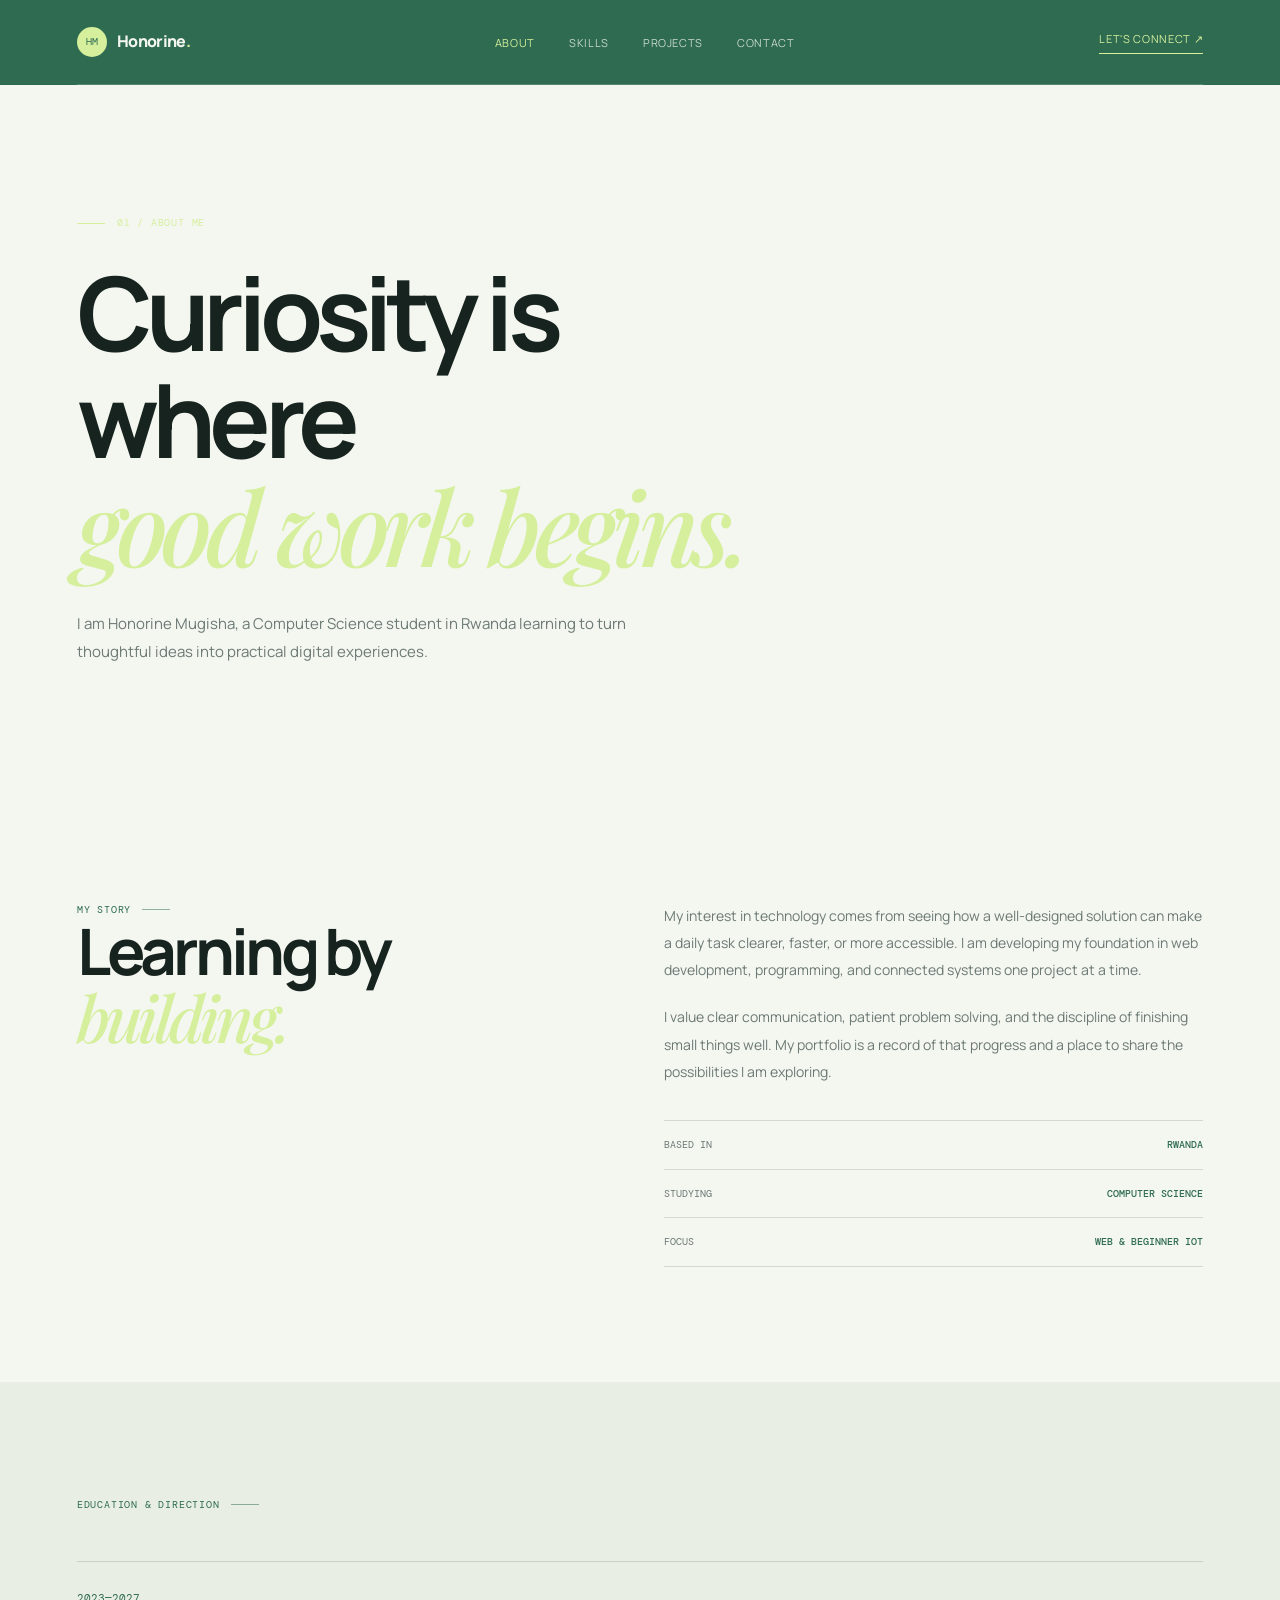
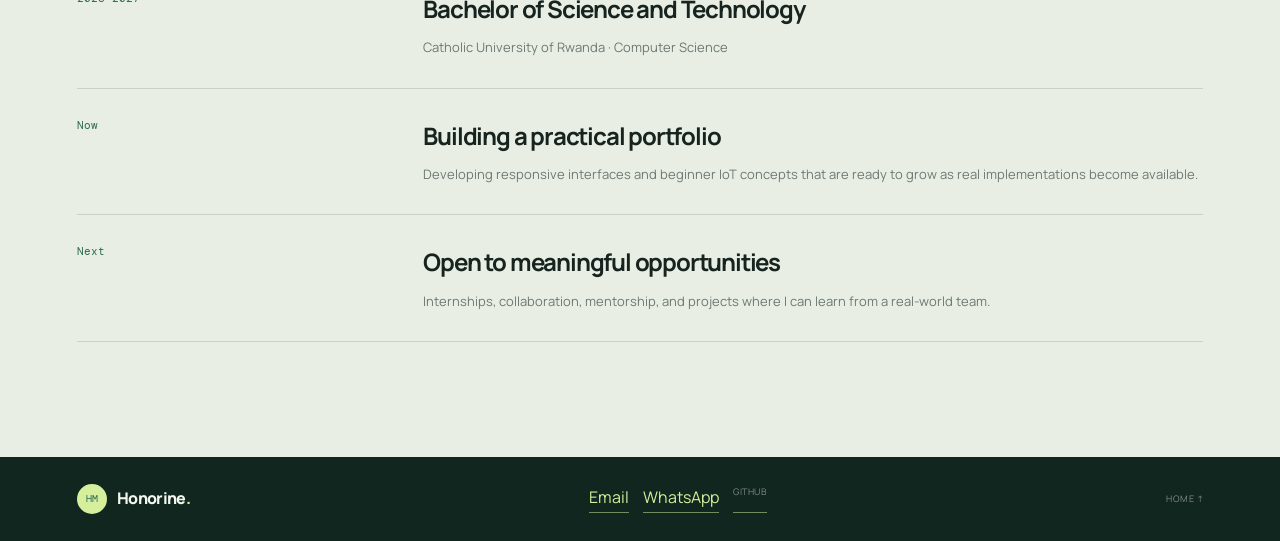
==== about.html @ ff9a0c07 "Add multi-page portfolio experience" ====
<!DOCTYPE html>
<html lang="en">
<head>
    <meta charset="UTF-8">
    <meta name="viewport" content="width=device-width, initial-scale=1.0">
    <meta name="description" content="Learn about Honorine Mugisha, a Computer Science student from Rwanda building web and IoT solutions.">
    <meta name="theme-color" content="#2e6b50">
    <link rel="icon" href="favicon.svg" type="image/svg+xml">
    <link rel="stylesheet" href="index.css">
    <title>About | Honorine Mugisha</title>
</head>
<body class="page-body">
    <header class="page-header">
        <nav class="navbar container" aria-label="Main navigation">
            <a class="brand" href="index.html" aria-label="Honorine Mugisha home"><span class="brand-mark">HM</span><span class="brand-name">Honorine<span>.</span></span></a>
            <ul class="nav-links">
                <li><a class="active-link" href="about.html">About</a></li>
                <li><a href="skills.html">Skills</a></li>
                <li><a href="projects.html">Projects</a></li>
                <li><a href="contact.html">Contact</a></li>
            </ul>
            <a class="nav-cta" href="contact.html">Let's connect <span aria-hidden="true">↗</span></a>
        </nav>
    </header>
    <main>
        <section class="inner-hero container">
            <p class="eyebrow"><span class="eyebrow-line"></span> 01 / About me</p>
            <h1>Curiosity is where<br><em>good work begins.</em></h1>
            <p class="inner-lead">I am Honorine Mugisha, a Computer Science student in Rwanda learning to turn thoughtful ideas into practical digital experiences.</p>
        </section>
        <section class="section page-section">
            <div class="container detail-grid">
                <div>
                    <p class="section-label"><span>My story</span><span class="label-rule"></span></p>
                    <h2>Learning by<br><em>building.</em></h2>
                </div>
                <div class="body-copy">
                    <p>My interest in technology comes from seeing how a well-designed solution can make a daily task clearer, faster, or more accessible. I am developing my foundation in web development, programming, and connected systems one project at a time.</p>
                    <p>I value clear communication, patient problem solving, and the discipline of finishing small things well. My portfolio is a record of that progress and a place to share the possibilities I am exploring.</p>
                    <div class="fact-list">
                        <div><span>Based in</span><strong>Rwanda</strong></div>
                        <div><span>Studying</span><strong>Computer Science</strong></div>
                        <div><span>Focus</span><strong>Web &amp; beginner IoT</strong></div>
                    </div>
                </div>
            </div>
        </section>
        <section class="section page-section soft-section">
            <div class="container">
                <div class="section-label"><span>Education &amp; direction</span><span class="label-rule"></span></div>
                <div class="timeline">
                    <article class="timeline-item"><span class="timeline-year">2023—2027</span><div><h3>Bachelor of Science and Technology</h3><p>Catholic University of Rwanda · Computer Science</p></div></article>
                    <article class="timeline-item"><span class="timeline-year">Now</span><div><h3>Building a practical portfolio</h3><p>Developing responsive interfaces and beginner IoT concepts that are ready to grow as real implementations become available.</p></div></article>
                    <article class="timeline-item"><span class="timeline-year">Next</span><div><h3>Open to meaningful opportunities</h3><p>Internships, collaboration, mentorship, and projects where I can learn from a real-world team.</p></div></article>
                </div>
            </div>
        </section>
    </main>
    <footer class="site-footer"><div class="container footer-inner"><a class="brand" href="index.html"><span class="brand-mark">HM</span><span class="brand-name">Honorine<span>.</span></span></a><div class="footer-links"><a href="contact.html">Email</a><a href="https://wa.me/250783981828" target="_blank" rel="noopener noreferrer">WhatsApp</a><a href="https://github.com/mugishahonori98-dev/Portfolio-live" target="_blank" rel="noopener noreferrer">GitHub</a></div><a href="index.html">Home ↑</a></div></footer>
</body>
</html>
---- index.css ----
@import url('https://fonts.googleapis.com/css2?family=DM+Mono:wght@400;500&family=Manrope:wght@400;500;600;700;800&family=Playfair+Display:ital,wght@0,500;0,600;1,500;1,600&display=swap');

:root {
    --ink: #17231f;
    --muted: #6c7974;
    --paper: #f4f6f0;
    --cream: #e8eee4;
    --mint: #c5e3d0;
    --green: #2e6b50;
    --lime: #d5ef9d;
    --line: rgba(23, 35, 31, 0.14);
}

* {
    box-sizing: border-box;
    margin: 0;
    padding: 0;
}

html {
    scroll-behavior: smooth;
}

body {
    background: var(--paper);
    color: var(--ink);
    font-family: 'Manrope', Arial, sans-serif;
    line-height: 1.6;
    overflow-x: hidden;
}

a {
    color: inherit;
    text-decoration: none;
}

img {
    display: block;
    max-width: 100%;
}

*:focus-visible {
    outline: 2px solid var(--lime);
    outline-offset: 5px;
}

.container {
    margin: 0 auto;
    max-width: 1180px;
    width: min(88%, 1180px);
}

.site-header {
    background: var(--green);
    color: var(--paper);
    min-height: 760px;
    overflow: hidden;
    position: relative;
}

.site-header::before {
    background: radial-gradient(circle, rgba(213, 239, 157, 0.16), transparent 66%);
    content: '';
    height: 740px;
    position: absolute;
    right: -180px;
    top: -300px;
    width: 740px;
}

.navbar {
    align-items: center;
    border-bottom: 1px solid rgba(244, 246, 240, 0.2);
    display: flex;
    justify-content: space-between;
    padding: 27px 0;
    position: relative;
    z-index: 1;
}

.brand {
    align-items: center;
    display: inline-flex;
    gap: 10px;
}

.brand-mark {
    align-items: center;
    background: var(--lime);
    border-radius: 50%;
    color: var(--green);
    display: inline-flex;
    font-family: 'DM Mono', monospace;
    font-size: 10px;
    height: 30px;
    justify-content: center;
    width: 30px;
}

.brand-name {
    font-size: 16px;
    font-weight: 800;
    letter-spacing: -0.04em;
}

.brand-name span,
.section-heading h2 span {
    color: var(--lime);
}

.nav-links {
    display: flex;
    gap: 34px;
    list-style: none;
}

.nav-links a,
.nav-cta,
.footer-inner a:last-child {
    font-size: 11px;
    letter-spacing: 0.06em;
    text-transform: uppercase;
}

.nav-links a {
    opacity: 0.78;
    transition: color 0.25s ease, opacity 0.25s ease;
}

.nav-links a:hover,
.footer-inner a:last-child:hover {
    color: var(--lime);
    opacity: 1;
}

.nav-cta {
    border-bottom: 1px solid var(--lime);
    color: var(--lime);
    padding-bottom: 5px;
}

.hero {
    align-items: center;
    display: grid;
    gap: 8%;
    grid-template-columns: 1.15fr 0.85fr;
    min-height: 600px;
    position: relative;
    z-index: 1;
}

.hero-copy {
    max-width: 650px;
}

.eyebrow,
.section-label,
.project-type,
.skill-number,
.project-index {
    font-family: 'DM Mono', monospace;
    font-size: 10px;
    letter-spacing: 0.08em;
    text-transform: uppercase;
}

.eyebrow {
    align-items: center;
    color: var(--lime);
    display: flex;
    gap: 12px;
    margin-bottom: 25px;
}

.eyebrow-line,
.label-rule {
    background: currentColor;
    display: inline-block;
    height: 1px;
    width: 28px;
}

h1,
h2 {
    font-weight: 700;
    letter-spacing: -0.065em;
    line-height: 1.04;
}

h1 {
    font-size: clamp(3.1rem, 6.4vw, 6.2rem);
    max-width: 760px;
}

h1 em,
h2 em {
    color: var(--lime);
    font-family: 'Playfair Display', Georgia, serif;
    font-weight: 500;
}

.hero-description {
    color: rgba(244, 246, 240, 0.72);
    font-size: 14px;
    line-height: 1.9;
    margin: 29px 0 34px;
    max-width: 490px;
}

.hero-actions {
    align-items: center;
    display: flex;
    gap: 28px;
}

.button {
    display: inline-flex;
    font-size: 11px;
    font-weight: 700;
    gap: 25px;
    letter-spacing: 0.05em;
    padding: 15px 19px;
    text-transform: uppercase;
}

.button-primary {
    background: var(--lime);
    color: var(--green);
    transition: background-color 0.25s ease, transform 0.25s ease;
}

.button-primary:hover {
    background: var(--paper);
    transform: translateY(-3px);
}

.text-link {
    border-bottom: 1px solid rgba(244, 246, 240, 0.45);
    font-size: 11px;
    padding-bottom: 5px;
    transition: border-color 0.25s ease, color 0.25s ease;
}

.text-link:hover {
    border-color: var(--lime);
    color: var(--lime);
}

.hero-visual {
    align-items: center;
    display: flex;
    height: 390px;
    justify-content: center;
    position: relative;
}

.portrait-frame {
    align-items: flex-end;
    background: linear-gradient(145deg, #a6c7b0, #5b8b71);
    border: 10px solid rgba(244, 246, 240, 0.12);
    border-radius: 48% 48% 43% 43%;
    display: flex;
    height: 325px;
    justify-content: center;
    overflow: hidden;
    position: relative;
    text-align: center;
    width: 255px;
    z-index: 2;
}

.portrait-frame::after {
    border: 1px solid rgba(213, 239, 157, 0.7);
    border-radius: inherit;
    content: '';
    inset: 10px;
    position: absolute;
    pointer-events: none;
    z-index: 1;
}

.portrait-image {
    height: 100%;
    object-fit: cover;
    object-position: center top;
    width: 100%;
}

.visual-orbit {
    border: 1px solid rgba(213, 239, 157, 0.42);
    border-radius: 50%;
    height: 350px;
    position: absolute;
    transform: rotate(-30deg);
    width: 230px;
}

.orbit-one {
    transform: rotate(-30deg) translate(20px, -8px);
}

.orbit-two {
    height: 420px;
    transform: rotate(55deg);
    width: 190px;
}

.visual-tag {
    background: var(--paper);
    color: var(--green);
    font-family: 'DM Mono', monospace;
    font-size: 9px;
    letter-spacing: 0.05em;
    padding: 10px 12px;
    position: absolute;
    text-transform: uppercase;
    z-index: 3;
}

.tag-top {
    right: 0;
    top: 30px;
}

.tag-bottom {
    bottom: 25px;
    left: 0;
}

.header-footer {
    align-items: center;
    bottom: 24px;
    color: rgba(244, 246, 240, 0.55);
    display: flex;
    font-family: 'DM Mono', monospace;
    font-size: 9px;
    justify-content: space-between;
    letter-spacing: 0.08em;
    position: absolute;
    text-transform: uppercase;
}

.scroll-hint {
    align-items: center;
    display: flex;
    gap: 8px;
}

.scroll-dot {
    background: var(--lime);
    border-radius: 50%;
    height: 5px;
    width: 5px;
}

.section {
    padding: 130px 0;
}

.section-label {
    align-items: center;
    color: var(--green);
    display: flex;
    gap: 11px;
    white-space: nowrap;
}

.label-rule {
    background: var(--green);
    opacity: 0.5;
}

.about-grid {
    display: grid;
    gap: 10%;
    grid-template-columns: 1fr 3fr;
}

.about-content {
    display: grid;
    gap: 12%;
    grid-template-columns: 1fr 0.72fr;
}

h2 {
    font-size: clamp(2.7rem, 5vw, 5rem);
}

.about-details {
    padding-top: 11px;
}

.about-details p {
    color: var(--muted);
    font-size: 13px;
    line-height: 1.9;
    margin-bottom: 18px;
}

.education-line {
    align-items: flex-start;
    border-top: 1px solid var(--line);
    color: var(--muted);
    display: flex;
    font-size: 10px;
    gap: 11px;
    line-height: 1.7;
    margin-top: 28px;
    padding-top: 15px;
}

.education-line strong {
    color: var(--ink);
    font-weight: 700;
}

.education-icon {
    color: var(--green);
    font-size: 18px;
    line-height: 1;
}

.skills-section {
    background: var(--cream);
}

.section-heading {
    margin-bottom: 52px;
}

.section-heading h2 {
    margin: 23px 0 14px;
}

.section-heading > p,
.projects-heading > p {
    color: var(--muted);
    font-size: 13px;
    max-width: 350px;
}

.skills-grid {
    display: grid;
    gap: 17px;
    grid-template-columns: repeat(3, 1fr);
}

.skill-card {
    background: var(--paper);
    border-top: 2px solid var(--green);
    min-height: 225px;
    padding: 25px;
    position: relative;
    transition: transform 0.25s ease;
}

.skill-card:hover {
    transform: translateY(-6px);
}

.skill-number {
    color: var(--green);
}

.skill-card h3 {
    font-size: 20px;
    letter-spacing: -0.04em;
    margin: 43px 0 9px;
}

.skill-card p,
.project-info > p:not(.project-type) {
    color: var(--muted);
    font-size: 12px;
    line-height: 1.75;
}

.skill-arrow {
    bottom: 23px;
    color: var(--green);
    font-size: 20px;
    position: absolute;
    right: 25px;
}

.projects-section {
    background: var(--paper);
}

.projects-heading {
    align-items: end;
    display: flex;
    justify-content: space-between;
}

.projects-heading > p {
    margin-bottom: 7px;
}

.projects-list {
    display: grid;
    gap: 18px;
    grid-template-columns: repeat(2, 1fr);
}

.project-card {
    background: var(--cream);
    display: flex;
    flex-direction: column;
    min-width: 0;
    transition: box-shadow 0.3s ease, transform 0.3s ease;
}

.project-card:hover {
    box-shadow: 0 20px 45px rgba(23, 35, 31, 0.13);
    transform: translateY(-7px);
}

.project-featured {
    grid-column: 1 / -1;
    display: grid;
    grid-template-columns: 1fr 1fr;
}

.project-visual {
    min-height: 255px;
    overflow: hidden;
    padding: 18px;
    position: relative;
}

.attendance-visual {
    align-items: center;
    background: #18352b;
    display: flex;
    justify-content: center;
}

.attendance-visual::before {
    background: repeating-linear-gradient(90deg, transparent, transparent 29px, rgba(213, 239, 157, 0.08) 30px), repeating-linear-gradient(0deg, transparent, transparent 29px, rgba(213, 239, 157, 0.08) 30px);
    content: '';
    inset: 0;
    position: absolute;
}

.project-badge,
.project-index {
    color: var(--lime);
    position: absolute;
    top: 19px;
}

.project-badge {
    border: 1px solid var(--lime);
    font-family: 'DM Mono', monospace;
    font-size: 9px;
    left: 18px;
    padding: 7px 9px;
    text-transform: uppercase;
}

.attendance-screen {
    background: rgba(213, 239, 157, 0.12);
    border: 1px solid rgba(213, 239, 157, 0.5);
    border-radius: 50%;
    display: flex;
    flex-direction: column;
    gap: 10px;
    height: 145px;
    justify-content: center;
    padding: 35px;
    position: relative;
    width: 145px;
}

.screen-dot {
    background: var(--lime);
    border-radius: 50%;
    height: 10px;
    left: 20px;
    position: absolute;
    top: 20px;
    width: 10px;
}

.screen-line {
    background: rgba(213, 239, 157, 0.55);
    height: 3px;
    width: 45px;
}

.screen-line-long {
    background: var(--lime);
    width: 70px;
}

.screen-line-short {
    width: 30px;
}

.visual-caption {
    bottom: 18px;
    color: rgba(244, 246, 240, 0.72);
    font-family: 'DM Mono', monospace;
    font-size: 9px;
    left: 18px;
    letter-spacing: 0.06em;
    position: absolute;
    text-transform: uppercase;
}

.project-info {
    padding: 29px;
}

.project-type {
    color: var(--green);
    margin-bottom: 13px;
}

.project-info h3 {
    font-size: 25px;
    letter-spacing: -0.05em;
    margin-bottom: 12px;
}

.project-meta {
    display: flex;
    flex-wrap: wrap;
    gap: 7px;
    margin-top: 20px;
}

.project-meta span {
    border: 1px solid rgba(23, 35, 31, 0.18);
    color: var(--green);
    font-family: 'DM Mono', monospace;
    font-size: 9px;
    padding: 5px 8px;
}

.project-link {
    border-bottom: 1px solid var(--green);
    color: var(--green);
    display: inline-flex;
    font-size: 10px;
    gap: 10px;
    margin-top: 25px;
    padding-bottom: 4px;
    text-transform: uppercase;
    transition: gap 0.25s ease, color 0.25s ease;
}

.project-link:hover {
    color: var(--ink);
    gap: 15px;
}

.water-visual {
    background: #accbd0;
}

.garden-visual {
    background: #c7d7a0;
}

.project-index {
    color: var(--ink);
    right: 18px;
}

.water-drop,
.garden-sun {
    color: rgba(255, 255, 255, 0.8);
    font-family: Georgia, serif;
    font-size: 150px;
    left: 50%;
    line-height: 1;
    position: absolute;
    top: 44%;
    transform: translate(-50%, -50%);
}

.garden-sun {
    color: rgba(255, 255, 255, 0.7);
    font-size: 120px;
}

.contact-section {
    background: var(--green);
    color: var(--paper);
}

.contact-inner {
    text-align: center;
}

.contact-inner .section-label {
    color: var(--lime);
    justify-content: center;
}

.contact-inner .label-rule {
    background: var(--lime);
}

.contact-inner h2 {
    font-size: clamp(3rem, 6vw, 6rem);
    margin: 32px 0 35px;
}

.contact-email {
    border-bottom: 1px solid var(--lime);
    color: var(--lime);
    font-family: 'DM Mono', monospace;
    font-size: clamp(1rem, 2vw, 1.35rem);
    padding-bottom: 9px;
    transition: color 0.25s ease, border-color 0.25s ease;
}

.contact-email:hover {
    border-color: var(--paper);
    color: var(--paper);
}

.contact-bottom {
    border-top: 1px solid rgba(244, 246, 240, 0.2);
    color: rgba(244, 246, 240, 0.55);
    display: flex;
    font-family: 'DM Mono', monospace;
    font-size: 9px;
    justify-content: space-between;
    letter-spacing: 0.05em;
    margin-top: 100px;
    padding-top: 18px;
    text-transform: uppercase;
}

.contact-links,
.footer-links {
    display: inline-flex;
    gap: 14px;
}

.contact-links a,
.footer-links a {
    border-bottom: 1px solid rgba(213, 239, 157, 0.5);
    color: var(--lime);
    padding-bottom: 2px;
}

.contact-links a:hover,
.footer-links a:hover {
    border-color: var(--paper);
    color: var(--paper);
}

.site-footer {
    background: #10261e;
    color: var(--paper);
    padding: 27px 0;
}

.page-body {
    background: var(--paper);
}

.page-header {
    background: var(--green);
    color: var(--paper);
}

.page-header .navbar {
    border-bottom-color: rgba(244, 246, 240, 0.2);
}

.active-link {
    color: var(--lime) !important;
    opacity: 1 !important;
}

.inner-hero {
    padding-bottom: 120px;
    padding-top: 130px;
}

.inner-hero h1,
.case-hero h1 {
    font-size: clamp(3.5rem, 8vw, 7rem);
    margin: 28px 0;
}

.inner-lead {
    color: var(--muted);
    font-size: 15px;
    line-height: 1.9;
    max-width: 560px;
}

.page-section {
    padding-bottom: 115px;
    padding-top: 115px;
}

.soft-section {
    background: var(--cream);
}

.detail-grid {
    display: grid;
    gap: 13%;
    grid-template-columns: 0.9fr 1.1fr;
}

.body-copy {
    color: var(--muted);
    font-size: 14px;
    line-height: 1.95;
}

.body-copy p + p {
    margin-top: 20px;
}

.fact-list {
    border-top: 1px solid var(--line);
    margin-top: 35px;
}

.fact-list div {
    align-items: center;
    border-bottom: 1px solid var(--line);
    display: flex;
    justify-content: space-between;
    padding: 14px 0;
}

.fact-list span,
.fact-list strong {
    font-family: 'DM Mono', monospace;
    font-size: 10px;
    text-transform: uppercase;
}

.fact-list span {
    color: var(--muted);
}

.fact-list strong {
    color: var(--green);
    font-weight: 500;
}

.timeline {
    border-top: 1px solid var(--line);
    margin-top: 48px;
}

.timeline-item {
    align-items: flex-start;
    border-bottom: 1px solid var(--line);
    display: grid;
    gap: 10%;
    grid-template-columns: 0.3fr 1fr;
    padding: 28px 0;
}

.timeline-year {
    color: var(--green);
    font-family: 'DM Mono', monospace;
    font-size: 11px;
}

.timeline-item h3,
.skill-detail h2,
.case-copy h2 {
    font-size: 24px;
    letter-spacing: -0.05em;
    margin-bottom: 8px;
}

.timeline-item p,
.skill-detail p,
.case-copy > p:not(.project-type),
.project-status {
    color: var(--muted);
    font-size: 13px;
    line-height: 1.8;
}

.skill-detail-grid {
    display: grid;
    gap: 18px;
    grid-template-columns: repeat(3, 1fr);
}

.skill-detail {
    background: var(--paper);
    border-top: 2px solid var(--green);
    min-height: 330px;
    padding: 29px;
    position: relative;
}

.skill-icon {
    color: var(--green);
    font-family: 'DM Mono', monospace;
    font-size: 42px;
    margin: 36px 0 20px;
}

.skill-tags,
.project-meta {
    display: flex;
    flex-wrap: wrap;
    gap: 7px;
    margin-top: 22px;
}

.skill-tags span {
    background: var(--cream);
    color: var(--green);
    font-family: 'DM Mono', monospace;
    font-size: 9px;
    padding: 6px 8px;
}

.dark-button {
    background: var(--green);
    color: var(--paper);
    margin-top: 28px;
}

.dark-button:hover {
    background: var(--ink);
}

.project-detail-list {
    display: grid;
    gap: 20px;
}

.project-detail-card {
    display: grid;
    grid-template-columns: 0.85fr 1.15fr;
}

.case-visual {
    min-height: 340px;
    overflow: hidden;
    position: relative;
}

.case-copy {
    background: var(--paper);
    padding: 42px;
}

.case-copy h2 {
    font-size: clamp(2rem, 4vw, 3.2rem);
}

.project-status {
    border-left: 2px solid var(--green);
    margin-top: 22px;
    padding-left: 12px;
}

.case-hero {
    padding-bottom: 80px;
    padding-top: 110px;
}

.case-hero-visual {
    align-items: center;
    display: flex;
    justify-content: center;
    min-height: 390px;
}

.system-flow {
    align-items: center;
    display: flex;
    gap: 25px;
    justify-content: center;
    width: 90%;
}

.system-flow div {
    align-items: center;
    background: rgba(213, 239, 157, 0.12);
    border: 1px solid rgba(213, 239, 157, 0.55);
    display: flex;
    flex-direction: column;
    min-width: 145px;
    padding: 25px 15px;
}

.system-flow strong {
    color: var(--lime);
    font-family: 'DM Mono', monospace;
    font-size: 11px;
    text-transform: uppercase;
}

.system-flow span {
    color: rgba(244, 246, 240, 0.65);
    font-size: 11px;
    margin-top: 8px;
}

.system-flow i {
    color: var(--lime);
    font-size: 25px;
    font-style: normal;
}

.case-content {
    margin-top: 100px;
}

.case-columns {
    display: grid;
    gap: 13%;
    grid-template-columns: 1fr 1fr;
}

.process-list {
    list-style: none;
    margin-top: 35px;
}

.process-list li {
    border-bottom: 1px solid var(--line);
    display: grid;
    gap: 20px;
    grid-template-columns: 0.6fr 1fr;
    padding: 18px 0;
}

.process-list strong,
.process-list span {
    font-size: 12px;
}

.process-list strong {
    color: var(--green);
}

.process-list span {
    color: var(--muted);
}

.next-build {
    display: grid;
    gap: 14px 18px;
    grid-template-columns: 35px 1fr;
    margin-top: 35px;
}

.next-build span {
    align-items: center;
    background: var(--green);
    border-radius: 50%;
    color: var(--lime);
    display: flex;
    font-family: 'DM Mono', monospace;
    font-size: 9px;
    height: 28px;
    justify-content: center;
    width: 28px;
}

.next-build p {
    color: var(--muted);
    font-size: 13px;
    padding-top: 4px;
}

.contact-grid {
    display: grid;
    gap: 12%;
    grid-template-columns: 0.9fr 1.1fr;
}

.contact-options {
    display: grid;
    gap: 14px;
    margin-top: 40px;
}

.contact-options a {
    border: 1px solid var(--line);
    display: grid;
    gap: 5px;
    padding: 19px;
    transition: border-color 0.25s ease, transform 0.25s ease;
}

.contact-options a:hover {
    border-color: var(--green);
    transform: translateX(5px);
}

.contact-options span,
.contact-options small {
    color: var(--green);
    font-family: 'DM Mono', monospace;
    font-size: 9px;
    text-transform: uppercase;
}

.contact-options strong {
    font-size: 15px;
}

.contact-options small {
    color: var(--muted);
    text-transform: none;
}

.contact-form {
    background: var(--paper);
    border: 1px solid var(--line);
    display: flex;
    flex-direction: column;
    padding: 30px;
}

.contact-form label {
    color: var(--green);
    font-family: 'DM Mono', monospace;
    font-size: 10px;
    margin-bottom: 8px;
    margin-top: 16px;
    text-transform: uppercase;
}

.contact-form label:first-child {
    margin-top: 0;
}

.contact-form input,
.contact-form textarea {
    background: transparent;
    border: 0;
    border-bottom: 1px solid var(--line);
    color: var(--ink);
    font: inherit;
    outline: 0;
    padding: 9px 0;
    resize: vertical;
}

.contact-form input:focus,
.contact-form textarea:focus {
    border-color: var(--green);
}

.contact-form button {
    border: 0;
    cursor: pointer;
    margin-top: 25px;
}

.form-note,
.cv-note {
    color: var(--muted);
    font-size: 10px;
    line-height: 1.7;
    margin-top: 15px;
}

.cv-page {
    margin: 0 auto;
    max-width: 960px;
    padding: 70px 7%;
}

.cv-top {
    align-items: center;
    border-bottom: 1px solid var(--line);
    display: flex;
    justify-content: space-between;
    padding-bottom: 55px;
}

.cv-top h1 {
    font-size: clamp(3.5rem, 8vw, 6rem);
    margin: 20px 0;
}

.cv-top img {
    background: var(--mint);
    border-radius: 45% 45% 40% 40%;
    height: 220px;
    object-fit: cover;
    object-position: center top;
    width: 180px;
}

.cv-grid {
    display: grid;
    gap: 15%;
    grid-template-columns: 1fr 1fr;
    padding: 55px 0;
}

.cv-grid h2 {
    font-size: 21px;
    margin: 25px 0 8px;
}

.cv-grid section > p:not(.section-label):not(.body-copy),
.cv-list {
    color: var(--muted);
    font-size: 13px;
    line-height: 1.9;
}

.cv-label {
    margin-top: 45px;
}

.cv-list {
    list-style: none;
    margin-top: 24px;
}

.cv-list li {
    border-bottom: 1px solid var(--line);
    padding: 11px 0;
}

.cv-list li::before {
    color: var(--green);
    content: '＋';
    margin-right: 9px;
}

@media print {
    .print-hide {
        display: none;
    }

    .cv-page {
        padding: 0;
    }
}

.footer-inner {
    align-items: center;
    display: flex;
    justify-content: space-between;
}

.footer-inner p,
.footer-inner a:last-child {
    color: rgba(244, 246, 240, 0.5);
    font-size: 9px;
    letter-spacing: 0.05em;
    text-transform: uppercase;
}

@media screen and (max-width: 760px) {
    .site-header {
        min-height: 900px;
    }

    .navbar {
        flex-wrap: wrap;
        gap: 20px;
    }

    .nav-links {
        gap: 17px;
        order: 3;
        width: 100%;
    }

    .nav-cta {
        margin-left: auto;
    }

    .hero {
        display: flex;
        flex-direction: column;
        gap: 25px;
        justify-content: center;
        min-height: 730px;
        padding-bottom: 80px;
        padding-top: 60px;
    }

    h1 {
        font-size: clamp(3rem, 13vw, 5rem);
    }

    .hero-visual {
        height: 300px;
        width: 100%;
    }

    .portrait-frame {
        height: 245px;
        width: 195px;
    }

    .visual-orbit {
        height: 280px;
        width: 190px;
    }

    .header-footer {
        display: none;
    }

    .section {
        padding: 85px 0;
    }

    .about-grid,
    .about-content {
        display: block;
    }

    .about-content h2 {
        margin: 35px 0 30px;
    }

    .skills-grid,
    .projects-list,
    .project-featured {
        grid-template-columns: 1fr;
    }

    .project-featured {
        display: block;
    }

    .projects-heading {
        display: block;
    }

    .projects-heading > p {
        margin-top: 20px;
    }

    .project-info h3 {
        font-size: 22px;
    }

    .contact-bottom,
    .footer-inner {
        align-items: center;
        flex-direction: column;
        gap: 16px;
        text-align: center;
    }

    .contact-links,
    .footer-links {
        flex-wrap: wrap;
        justify-content: center;
    }

    .inner-hero {
        padding-bottom: 75px;
        padding-top: 80px;
    }

    .detail-grid,
    .skill-detail-grid,
    .project-detail-card,
    .case-columns,
    .contact-grid,
    .cv-grid {
        display: block;
    }

    .detail-grid h2,
    .case-columns > div + div,
    .contact-grid > div + form {
        margin-top: 35px;
    }

    .timeline-item {
        display: block;
    }

    .timeline-item > div {
        margin-top: 12px;
    }

    .skill-detail + .skill-detail {
        margin-top: 18px;
    }

    .case-copy {
        padding: 28px;
    }

    .case-hero-visual {
        min-height: 300px;
    }

    .system-flow {
        gap: 8px;
        width: 100%;
    }

    .system-flow div {
        min-width: 0;
        padding: 17px 8px;
        width: 30%;
    }

    .system-flow strong {
        font-size: 8px;
        text-align: center;
    }

    .system-flow span {
        font-size: 8px;
        text-align: center;
    }

    .cv-top {
        align-items: flex-start;
        flex-direction: column;
        gap: 35px;
    }

    .cv-top img {
        height: 190px;
        width: 155px;
    }
}

@media (prefers-reduced-motion: reduce) {
    html {
        scroll-behavior: auto;
    }

    *,
    *::before,
    *::after {
        animation-duration: 0.01ms !important;
        animation-iteration-count: 1 !important;
        scroll-behavior: auto !important;
        transition-duration: 0.01ms !important;
    }

    .contact-bottom {
        margin-top: 75px;
    }
}
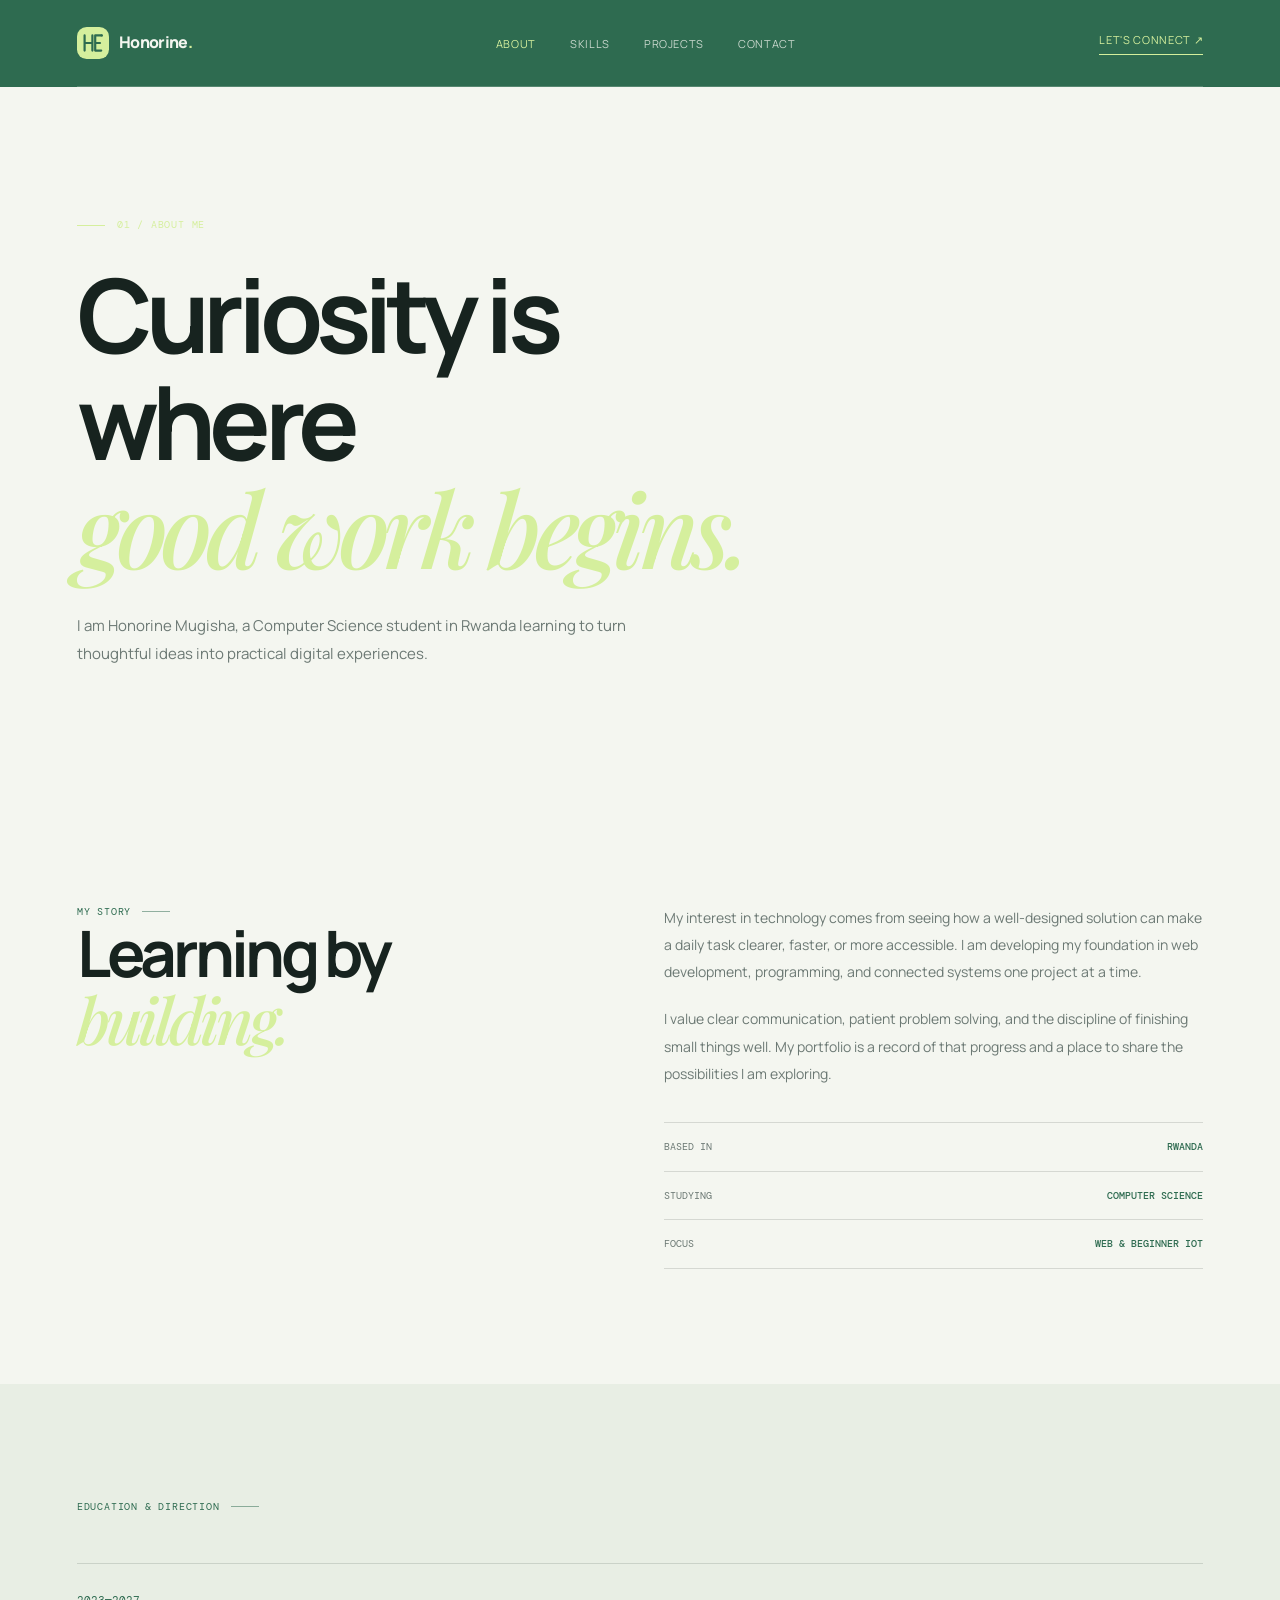
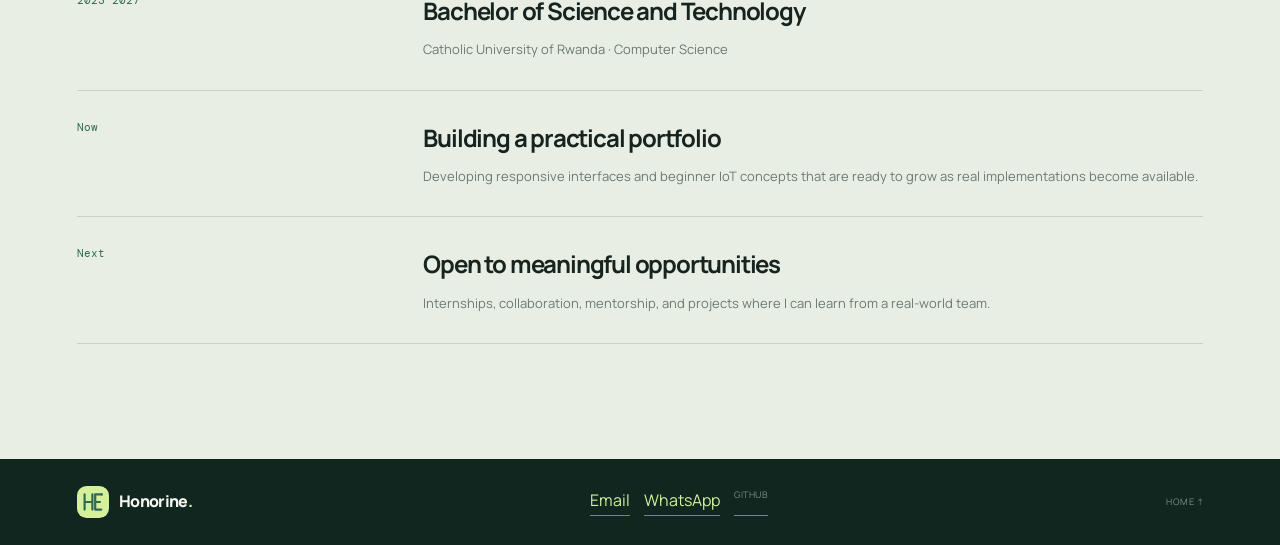
==== commit a584636b: "Add responsive HM brand logo" ====
--- a/about.html
+++ b/about.html
@@ -12,7 +12,7 @@
 <body class="page-body">
     <header class="page-header">
         <nav class="navbar container" aria-label="Main navigation">
-            <a class="brand" href="index.html" aria-label="Honorine Mugisha home"><span class="brand-mark">HM</span><span class="brand-name">Honorine<span>.</span></span></a>
+            <a class="brand" href="index.html" aria-label="Honorine Mugisha home"><img class="brand-logo" src="logo.svg" alt=""><span class="brand-name">Honorine<span>.</span></span></a>
             <ul class="nav-links">
                 <li><a class="active-link" href="about.html">About</a></li>
                 <li><a href="skills.html">Skills</a></li>
@@ -56,6 +56,6 @@
             </div>
         </section>
     </main>
-    <footer class="site-footer"><div class="container footer-inner"><a class="brand" href="index.html"><span class="brand-mark">HM</span><span class="brand-name">Honorine<span>.</span></span></a><div class="footer-links"><a href="contact.html">Email</a><a href="https://wa.me/250783981828" target="_blank" rel="noopener noreferrer">WhatsApp</a><a href="https://github.com/mugishahonori98-dev/Portfolio-live" target="_blank" rel="noopener noreferrer">GitHub</a></div><a href="index.html">Home ↑</a></div></footer>
+    <footer class="site-footer"><div class="container footer-inner"><a class="brand" href="index.html"><img class="brand-logo" src="logo.svg" alt=""><span class="brand-name">Honorine<span>.</span></span></a><div class="footer-links"><a href="contact.html">Email</a><a href="https://wa.me/250783981828" target="_blank" rel="noopener noreferrer">WhatsApp</a><a href="https://github.com/mugishahonori98-dev/Portfolio-live" target="_blank" rel="noopener noreferrer">GitHub</a></div><a href="index.html">Home ↑</a></div></footer>
 </body>
 </html>
--- a/index.css
+++ b/index.css
@@ -84,17 +84,10 @@
     gap: 10px;
 }
 
-.brand-mark {
-    align-items: center;
-    background: var(--lime);
-    border-radius: 50%;
-    color: var(--green);
-    display: inline-flex;
-    font-family: 'DM Mono', monospace;
-    font-size: 10px;
-    height: 30px;
-    justify-content: center;
-    width: 30px;
+.brand-logo {
+    flex: 0 0 auto;
+    height: 32px;
+    width: 32px;
 }
 
 .brand-name {
@@ -106,6 +99,18 @@
 .brand-name span,
 .section-heading h2 span {
     color: var(--lime);
+}
+
+.cv-brand {
+    align-items: center;
+    display: inline-flex;
+    gap: 10px;
+    margin-bottom: 28px;
+}
+
+.cv-brand .brand-logo {
+    height: 38px;
+    width: 38px;
 }
 
 .nav-links {
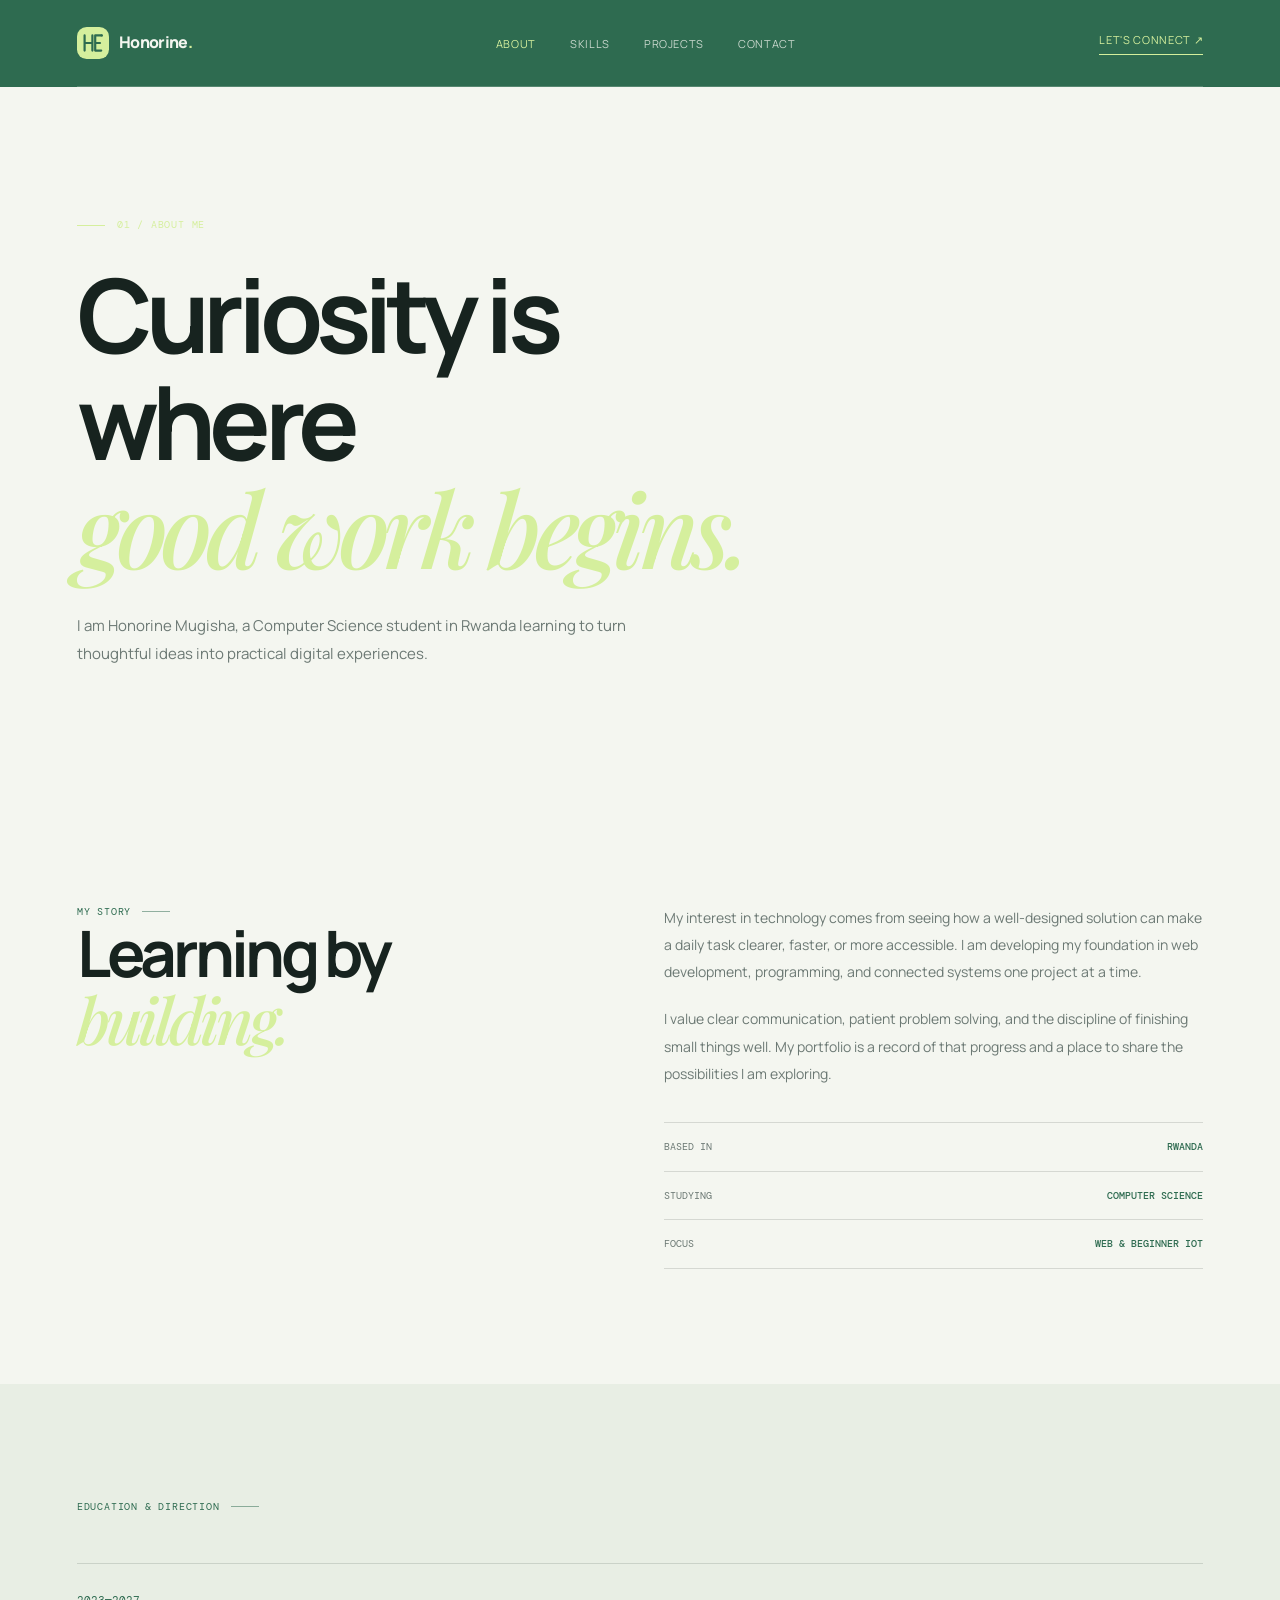
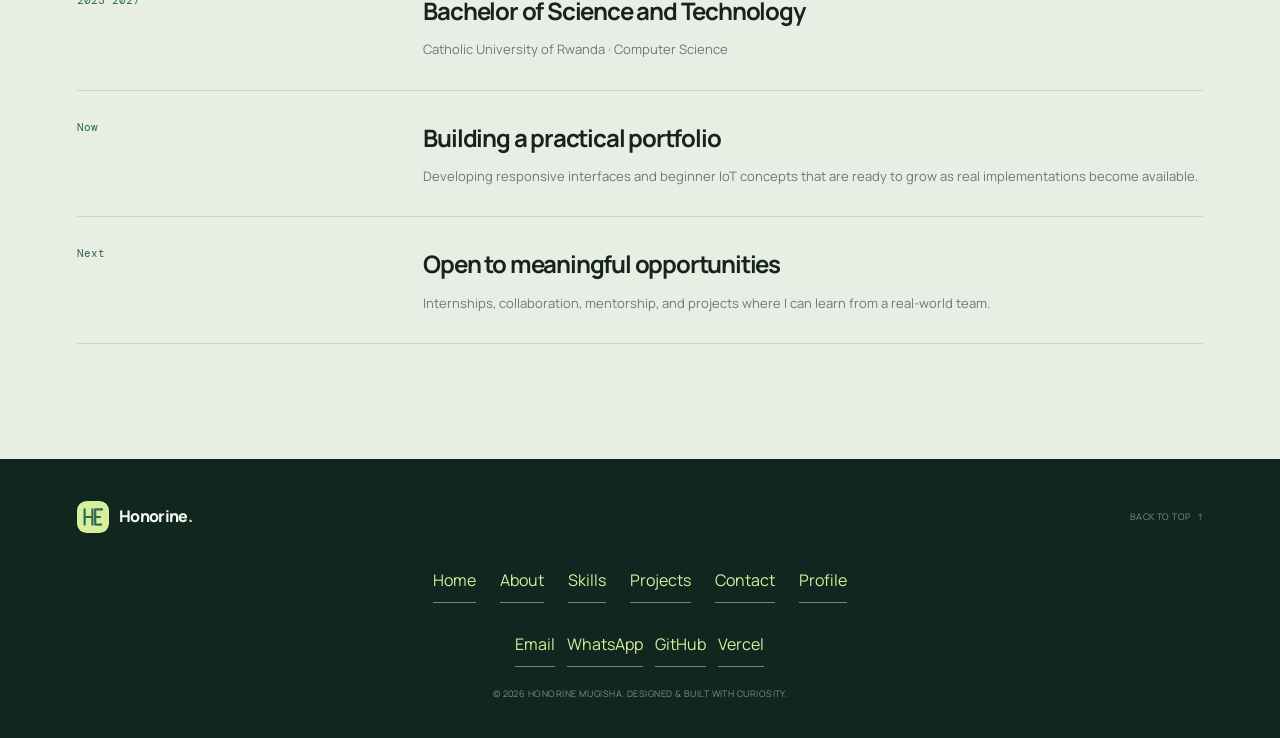
==== commit 64c87c3a: "Improve project and skills content" ====
--- a/about.html
+++ b/about.html
@@ -56,6 +56,26 @@
             </div>
         </section>
     </main>
-    <footer class="site-footer"><div class="container footer-inner"><a class="brand" href="index.html"><img class="brand-logo" src="logo.svg" alt=""><span class="brand-name">Honorine<span>.</span></span></a><div class="footer-links"><a href="contact.html">Email</a><a href="https://wa.me/250783981828" target="_blank" rel="noopener noreferrer">WhatsApp</a><a href="https://github.com/mugishahonori98-dev/Portfolio-live" target="_blank" rel="noopener noreferrer">GitHub</a></div><a href="index.html">Home ↑</a></div></footer>
+    <footer class="site-footer">
+        <div class="container footer-inner">
+            <a class="brand" href="index.html" aria-label="Honorine Mugisha home"><img class="brand-logo" src="logo.svg" alt=""><span class="brand-name">Honorine<span>.</span></span></a>
+            <nav class="footer-links" aria-label="Footer navigation">
+                <a href="index.html">Home</a>
+                <a href="about.html">About</a>
+                <a href="skills.html">Skills</a>
+                <a href="projects.html">Projects</a>
+                <a href="contact.html">Contact</a>
+                <a href="cv.html">Profile</a>
+            </nav>
+            <nav class="footer-links" aria-label="Contact and social links">
+                <a href="mailto:mugishahonori98@gmail.com">Email</a>
+                <a href="https://wa.me/250783981828" target="_blank" rel="noopener noreferrer">WhatsApp</a>
+                <a href="https://github.com/mugishahonori98-dev/Portfolio-live" target="_blank" rel="noopener noreferrer">GitHub</a>
+                <a href="https://vercel.com/honorine2" target="_blank" rel="noopener noreferrer">Vercel</a>
+            </nav>
+            <p>&copy; 2026 Honorine Mugisha. Designed &amp; built with curiosity.</p>
+            <a href="#">Back to top <span aria-hidden="true">&uarr;</span></a>
+        </div>
+    </footer>
 </body>
 </html>
--- a/index.css
+++ b/index.css
@@ -121,7 +121,7 @@
 
 .nav-links a,
 .nav-cta,
-.footer-inner a:last-child {
+.footer-inner > a:last-child {
     font-size: 11px;
     letter-spacing: 0.06em;
     text-transform: uppercase;
@@ -133,7 +133,7 @@
 }
 
 .nav-links a:hover,
-.footer-inner a:last-child:hover {
+.footer-inner > a:last-child:hover {
     color: var(--lime);
     opacity: 1;
 }
@@ -691,6 +691,257 @@
     font-size: 120px;
 }
 
+/* Concept illustrations: diagrams and placeholders, never measured project data. */
+.concept-visual {
+    align-items: center;
+    display: flex;
+    flex-direction: column;
+    gap: 20px;
+    isolation: isolate;
+    justify-content: center;
+    min-width: 0;
+    padding: 76px 24px 66px;
+    position: relative;
+}
+
+.concept-visual::before {
+    pointer-events: none;
+    z-index: -1;
+}
+
+.concept-visual .project-badge,
+.concept-visual .visual-caption {
+    color: var(--ink);
+}
+
+.concept-visual .project-badge {
+    border-color: currentColor;
+}
+
+.attendance-visual.concept-visual {
+    color: var(--lime);
+}
+
+.attendance-visual.concept-visual .project-badge,
+.attendance-visual.concept-visual .visual-caption {
+    color: var(--lime);
+}
+
+.concept-art {
+    align-items: center;
+    display: flex;
+    gap: 12px;
+    justify-content: center;
+    max-width: 100%;
+    width: min(100%, 280px);
+}
+
+.concept-part-label,
+.concept-flow-label,
+.wireframe-heading,
+.wireframe-row {
+    font-family: 'DM Mono', monospace;
+    font-size: 10px;
+}
+
+.concept-flow-label {
+    line-height: 1.8;
+    text-align: center;
+}
+
+.concept-arrow {
+    font-size: 24px;
+}
+
+.rfid-concept {
+    align-items: center;
+    display: flex;
+    flex-direction: column;
+    gap: 15px;
+    position: relative;
+}
+
+.rfid-card {
+    border: 1px solid currentColor;
+    border-radius: 7px;
+    display: block;
+    height: 65px;
+    transform: rotate(-12deg);
+    width: 45px;
+}
+
+.rfid-card::before {
+    border: 1px solid currentColor;
+    border-radius: 3px;
+    content: '';
+    height: 15px;
+    left: 9px;
+    position: absolute;
+    top: 12px;
+    width: 12px;
+}
+
+.scan-rings {
+    border-right: 3px double currentColor;
+    border-radius: 50%;
+    height: 35px;
+    position: absolute;
+    right: -3px;
+    top: 15px;
+    width: 20px;
+}
+
+.dashboard-concept {
+    border: 1px solid currentColor;
+    flex: 1;
+    max-width: 150px;
+    min-width: 0;
+    padding: 12px;
+}
+
+.wireframe-heading {
+    border-bottom: 1px solid currentColor;
+    display: block;
+    margin-bottom: 10px;
+    padding-bottom: 8px;
+}
+
+.wireframe-row {
+    align-items: center;
+    display: flex;
+    gap: 8px;
+    justify-content: space-between;
+    margin-top: 7px;
+}
+
+.wireframe-row i {
+    border-bottom: 1px dashed currentColor;
+    flex: 1;
+}
+
+.concept-sensor-art {
+    color: var(--green);
+    flex-direction: column;
+}
+
+.water-vessel,
+.plant-concept {
+    height: 110px;
+    position: relative;
+    width: 110px;
+}
+
+.water-vessel {
+    border: 2px solid currentColor;
+    border-radius: 0 0 25px 25px;
+    height: 90px;
+    margin-top: 20px;
+}
+
+.water-surface {
+    background: rgba(46, 107, 80, 0.12);
+    border-radius: 0 0 22px 22px;
+    border-top: 2px dashed currentColor;
+    inset: 28px 5px 5px;
+    position: absolute;
+}
+
+.sensor-probe {
+    background: var(--paper);
+    border: 2px solid var(--green);
+    border-radius: 4px;
+    height: 60px;
+    position: absolute;
+    right: 22px;
+    top: -15px;
+    width: 10px;
+    z-index: 1;
+}
+
+.plant-pot {
+    border: 2px solid currentColor;
+    border-radius: 2px 2px 18px 18px;
+    bottom: 0;
+    height: 42px;
+    left: 15px;
+    position: absolute;
+    width: 80px;
+}
+
+.plant-stem {
+    border-left: 2px solid currentColor;
+    height: 60px;
+    left: 48px;
+    position: absolute;
+    top: 10px;
+}
+
+.plant-stem::before,
+.plant-stem::after {
+    background: rgba(46, 107, 80, 0.12);
+    border: 2px solid currentColor;
+    border-radius: 0 70% 0 70%;
+    content: '';
+    height: 17px;
+    position: absolute;
+    width: 25px;
+}
+
+.plant-stem::before {
+    left: -27px;
+    top: 12px;
+}
+
+.plant-stem::after {
+    left: 0;
+    top: 0;
+    transform: scaleX(-1);
+}
+
+.plant-concept .sensor-probe {
+    right: 22px;
+    top: 35px;
+}
+
+.concept-flow {
+    display: grid;
+    gap: 24px;
+    grid-template-columns: repeat(5, minmax(0, 1fr));
+    list-style: none;
+    width: 100%;
+}
+
+.concept-flow li {
+    background: rgba(213, 239, 157, 0.12);
+    border: 1px solid rgba(213, 239, 157, 0.55);
+    display: flex;
+    flex-direction: column;
+    gap: 12px;
+    min-width: 0;
+    overflow-wrap: anywhere;
+    padding: 18px 12px;
+    position: relative;
+}
+
+.concept-flow li + li::before {
+    content: '\2192';
+    font-size: 20px;
+    left: -22px;
+    position: absolute;
+    top: 40%;
+}
+
+.concept-step,
+.concept-flow strong {
+    font-family: 'DM Mono', monospace;
+    font-size: 11px;
+}
+
+.concept-flow li > span:last-child {
+    color: var(--paper);
+    font-size: 11px;
+}
+
 .contact-section {
     background: var(--green);
     color: var(--paper);
@@ -1255,12 +1506,53 @@
 
 .footer-inner {
     align-items: center;
-    display: flex;
-    justify-content: space-between;
-}
-
-.footer-inner p,
-.footer-inner a:last-child {
+    display: grid;
+    gap: 20px 24px;
+    grid-template-columns: minmax(0, 1fr) auto;
+    padding-bottom: 9px;
+    padding-top: 9px;
+}
+
+.footer-inner > .brand {
+    justify-self: start;
+}
+
+.footer-inner > .footer-links {
+    flex-wrap: wrap;
+    gap: 4px 24px;
+    grid-column: 1 / -1;
+    justify-content: center;
+    min-width: 0;
+}
+
+.footer-inner .footer-links a {
+    align-items: center;
+    display: inline-flex;
+    min-height: 44px;
+    padding: 8px 0;
+}
+
+.footer-inner > .footer-links + .footer-links {
+    gap: 4px 12px;
+}
+
+.footer-inner > p {
+    grid-column: 1 / -1;
+    text-align: center;
+}
+
+.footer-inner > a:last-child {
+    align-items: center;
+    display: inline-flex;
+    gap: 6px;
+    grid-column: 2;
+    grid-row: 1;
+    justify-self: end;
+    min-height: 44px;
+}
+
+.footer-inner > p,
+.footer-inner > a:last-child {
     color: rgba(244, 246, 240, 0.5);
     font-size: 9px;
     letter-spacing: 0.05em;
@@ -1268,6 +1560,17 @@
 }
 
 @media screen and (max-width: 760px) {
+    .concept-flow {
+        gap: 28px;
+        grid-template-columns: 1fr;
+    }
+
+    .concept-flow li + li::before {
+        content: '\2193';
+        left: calc(50% - 6px);
+        top: -31px;
+    }
+
     .site-header {
         min-height: 900px;
     }
